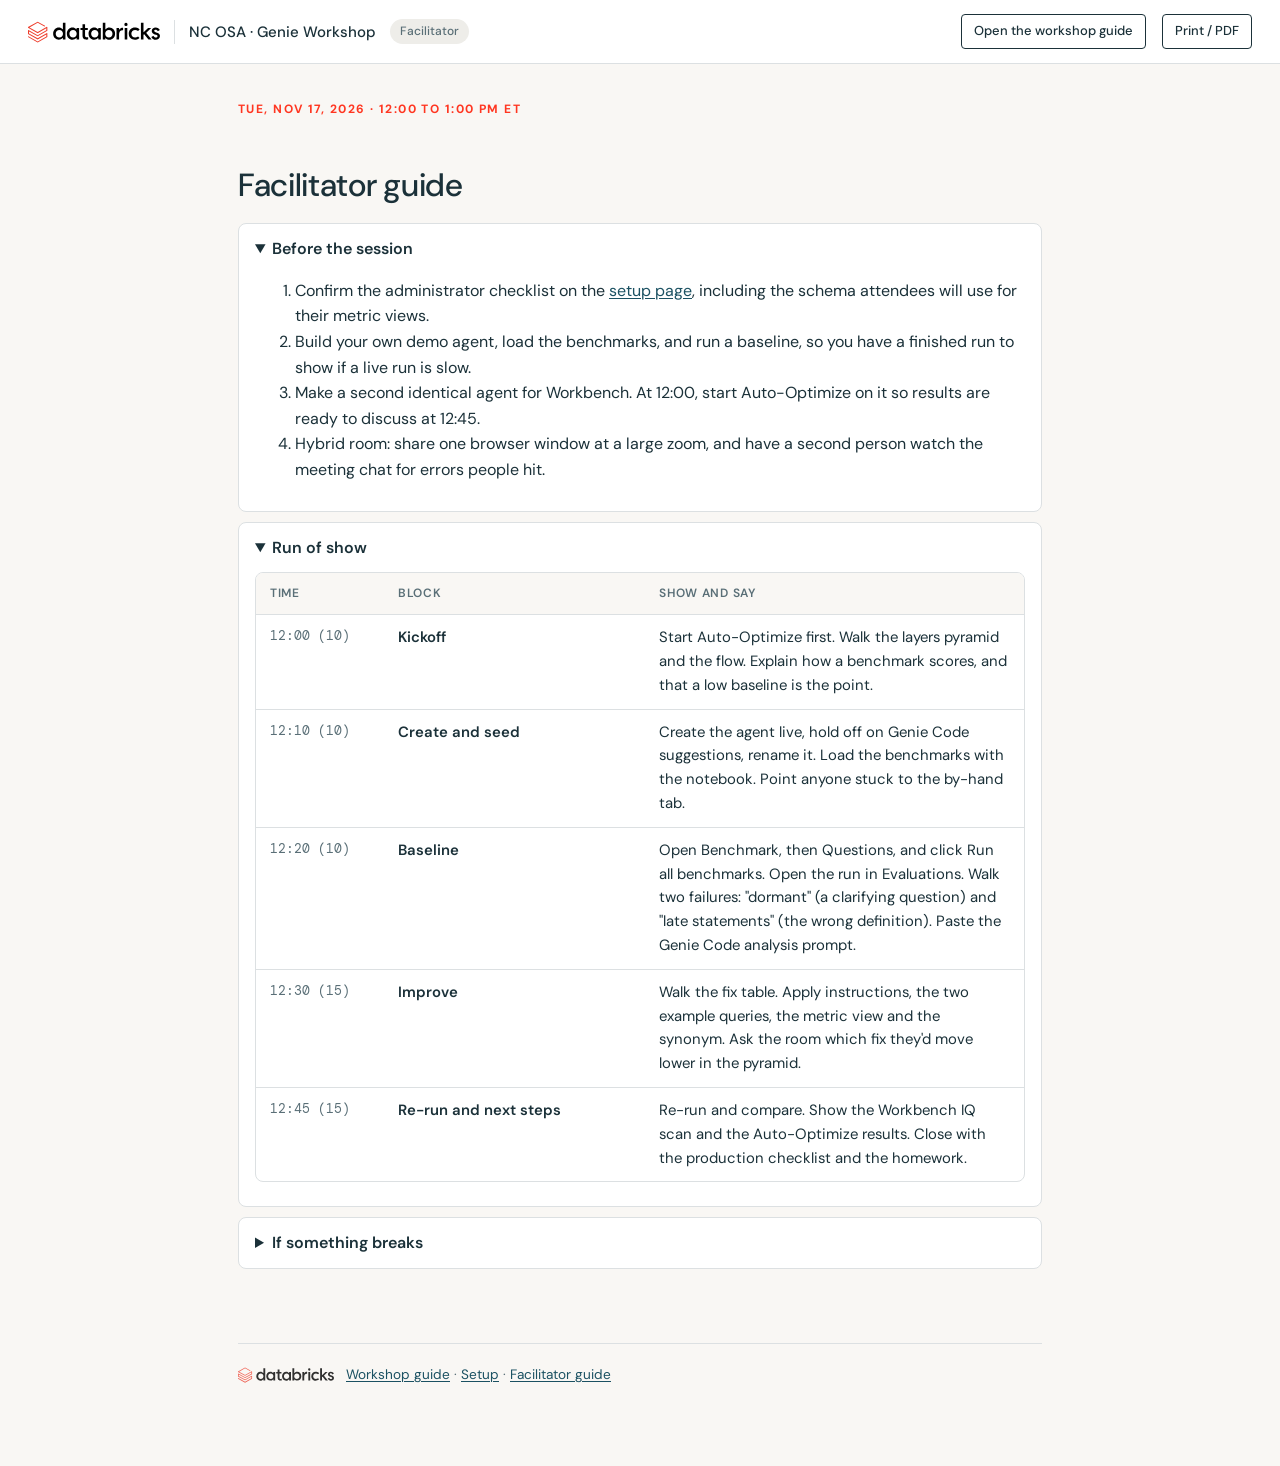
==== facilitator.html @ 6e532493 "Match benchmark steps to the Benchmark page: Questions, Run all benchmarks, Evaluations Co-authored-" ====
<!doctype html>
<html lang="en">
<head>
<meta charset="utf-8">
<meta name="viewport" content="width=device-width, initial-scale=1">
<title>Facilitator guide · NC OSA Genie Workshop for Technical Users</title>
<link rel="icon" href="databricks-logo.svg">
<link rel="preconnect" href="https://fonts.googleapis.com">
<link rel="preconnect" href="https://fonts.gstatic.com" crossorigin>
<link href="https://fonts.googleapis.com/css2?family=DM+Mono:wght@400;500&family=DM+Sans:opsz,wght@9..40,400;9..40,500;9..40,600;9..40,700&display=swap" rel="stylesheet">
<link rel="stylesheet" href="styles.css?v=2">
</head>
<body class="subpage">
<header class="topbar">
  <a class="brand" href="./" style="text-decoration:none"><img src="databricks-logo.svg" alt="Databricks"><span class="divider"></span><span class="title">NC OSA · Genie Workshop</span><span class="pill">Facilitator</span></a>
  <div class="top-actions"><a class="btn ghost sm" href="./">Open the workshop guide</a><button class="btn ghost sm" type="button" onclick="window.print()">Print / PDF</button></div>
</header>
<main class="single">
<p class="eyebrow">Tue, Nov 17, 2026 · 12:00 to 1:00 PM ET</p>
<section id="facilitator">
  <h2>Facilitator guide</h2>
  <details class="faq" open><summary>Before the session</summary>
  <ol>
    <li>Confirm the administrator checklist on the <a href="setup.html">setup page</a>, including the schema attendees will use for their metric views.</li>
    <li>Build your own demo agent, load the benchmarks, and run a baseline, so you have a finished run to show if a live run is slow.</li>
    <li>Make a second identical agent for Workbench. At 12:00, start Auto-Optimize on it so results are ready to discuss at 12:45.</li>
    <li>Hybrid room: share one browser window at a large zoom, and have a second person watch the meeting chat for errors people hit.</li>
  </ol></details>
  <details class="faq" open><summary>Run of show</summary>
  <table class="agenda">
    <thead><tr><th>Time</th><th>Block</th><th>Show and say</th></tr></thead>
    <tbody>
      <tr><td class="slot">12:00 (10)</td><td>Kickoff</td><td>Start Auto-Optimize first. Walk the layers pyramid and the flow. Explain how a benchmark scores, and that a low baseline is the point.</td></tr>
      <tr><td class="slot">12:10 (10)</td><td>Create and seed</td><td>Create the agent live, hold off on Genie Code suggestions, rename it. Load the benchmarks with the notebook. Point anyone stuck to the by-hand tab.</td></tr>
      <tr><td class="slot">12:20 (10)</td><td>Baseline</td><td>Open Benchmark, then Questions, and click Run all benchmarks. Open the run in Evaluations. Walk two failures: "dormant" (a clarifying question) and "late statements" (the wrong definition). Paste the Genie Code analysis prompt.</td></tr>
      <tr><td class="slot">12:30 (15)</td><td>Improve</td><td>Walk the fix table. Apply instructions, the two example queries, the metric view and the synonym. Ask the room which fix they'd move lower in the pyramid.</td></tr>
      <tr><td class="slot">12:45 (15)</td><td>Re-run and next steps</td><td>Re-run and compare. Show the Workbench IQ scan and the Auto-Optimize results. Close with the production checklist and the homework.</td></tr>
    </tbody>
  </table></details>
  <details class="faq"><summary>If something breaks</summary><p>If the notebook can't load benchmarks, switch the room to the by-hand tab and have people add the first five. If a metric view fails, check the schema permission and carry on with the other fixes. The before-and-after still shows.</p></details>
</section>
<footer><img src="databricks-logo.svg" alt="Databricks"><span><a href="./">Workshop guide</a> · <a href="setup.html">Setup</a> · <a href="facilitator.html">Facilitator guide</a></span></footer>
</main>
</body>
</html>
---- styles.css ----
/* Databricks brand tokens (from databricks.com): DM Sans / DM Mono, Lava, Navy, Oat. */
:root {
  --lava: #FF3621; --lava-500: #FF5F46; --lava-700: #BD2B26; --lava-100: #FFE8E5;
  --navy: #1B3139; --navy-900: #0B2026; --navy-700: #143D4A; --teal: #1B5162; --teal-300: #618794;
  --slate: #5A6F77; --slate-300: #90A5B1; --line: #DCE0E2; --line-2: #EEEDE9;
  --oat: #F9F7F4; --oat-2: #EEEDE9; --white: #fff; --green: #00A972;
  --aging: #00A972; --transit: #FF5F46; --water: #1B5162; --health: #FFAB00;
  --radius: 8px; --sidebar: 256px; --header: 64px;
  font-family: "DM Sans", system-ui, -apple-system, "Segoe UI", sans-serif;
}
* { box-sizing: border-box; }
html { scroll-behavior: smooth; scroll-padding-top: calc(var(--header) + 16px); }
body { margin: 0; color: var(--navy); background: var(--oat); line-height: 1.6; font-size: 16px; -webkit-font-smoothing: antialiased; }
a { color: var(--teal); text-underline-offset: 2px; }
a:hover { color: var(--lava); }
code, pre, .mono { font-family: "DM Mono", ui-monospace, Menlo, monospace; }
code { font-size: .86em; background: var(--oat-2); color: var(--navy); padding: .1em .4em; border-radius: 4px; }
.muted { color: var(--slate); } .small { font-size: .86em; }
strong { font-weight: 700; }

/* ---------- header ---------- */
.topbar { position: sticky; top: 0; z-index: 20; height: var(--header); display: flex; align-items: center; justify-content: space-between;
  padding: 0 28px; background: var(--white); border-bottom: 1px solid var(--line); }
.brand { display: flex; align-items: center; gap: 14px; font-weight: 500; color: var(--navy); }
.brand img { height: 22px; display: block; }
.brand .divider { width: 1px; height: 24px; background: var(--line); }
.brand .title { font-size: 15px; }
.brand .pill { font-size: 12px; font-weight: 500; color: var(--slate); background: var(--oat-2); border-radius: 999px; padding: 3px 10px; }
.progress-wrap { display: flex; align-items: center; gap: 10px; font-size: 13px; color: var(--slate); }
.progress { width: 160px; height: 6px; background: var(--oat-2); border-radius: 3px; overflow: hidden; }
#progress-bar { height: 100%; width: 0; background: var(--lava); transition: width .3s; }

/* ---------- hero band ---------- */
.hero { background: var(--navy); color: var(--white); padding: 64px 28px 56px; position: relative; overflow: hidden; }
.hero::after { content: ""; position: absolute; right: -120px; top: -120px; width: 420px; height: 420px; border-radius: 50%;
  background: radial-gradient(circle, rgba(255,54,33,.28), rgba(255,54,33,0) 70%); pointer-events: none; }
.hero-inner { max-width: 1180px; margin: 0 auto; position: relative; z-index: 1; }
.hero .eyebrow { color: var(--lava-500); }
.hero h1 { color: var(--white); font-size: 3rem; font-weight: 500; line-height: 1.1; letter-spacing: -.02em; margin: .25em 0 .4em; max-width: 820px; }
.hero .lead { color: #C9D3D7; font-size: 1.15rem; max-width: 760px; }
.hero .lead strong { color: var(--white); }
.hero .cards .card { background: var(--navy-700); border-color: #2A4B57; color: var(--white); }
.hero .cards .card h3 { color: var(--white); }
.hero .cards .card p { color: #B5C3C9; }
.hero .callout.info { background: rgba(255,255,255,.06); border-color: #2A4B57; color: #DCE4E7; }
.hero .callout.info strong { color: var(--white); }
.hero-ctas { display: flex; gap: 12px; margin: 26px 0 8px; flex-wrap: wrap; }

/* ---------- layout ---------- */
.layout { display: flex; max-width: 1240px; margin: 0 auto; }
.sidebar { position: sticky; top: var(--header); height: calc(100vh - var(--header)); width: var(--sidebar); flex: none; overflow-y: auto; padding: 28px 12px 28px 24px; }
.sidebar .nav-label { font-size: 11px; font-weight: 700; letter-spacing: .1em; text-transform: uppercase; color: var(--slate-300); margin: 0 0 10px 8px; }
.sidebar a { display: flex; align-items: center; gap: 10px; padding: 7px 10px; color: var(--slate); text-decoration: none; font-size: 14.5px;
  border-radius: 6px; border-left: 2px solid transparent; }
.sidebar a:hover { background: var(--oat-2); color: var(--navy); }
.sidebar a.active { color: var(--navy); font-weight: 600; background: var(--white); border-left-color: var(--lava); }
.sidebar .stop { width: 22px; display: inline-flex; justify-content: center; flex: none; }
.sidebar .stop::before { content: ""; width: 6px; height: 6px; border-radius: 50%; background: var(--slate-300); }
.sidebar a.active .stop::before { background: var(--lava); }
main { flex: 1; min-width: 0; max-width: 940px; padding: 12px 40px 96px; }
section { padding: 40px 0 16px; border-bottom: 1px solid var(--line); }
section:last-of-type { border-bottom: none; }
h1, h2, h3, h4 { color: var(--navy); font-weight: 500; letter-spacing: -.01em; }
h2 { font-size: 2rem; line-height: 1.2; display: flex; align-items: center; gap: 14px; margin: .2em 0 .6em; }
h3 { font-size: 1.2rem; margin: 1.8em 0 .5em; font-weight: 600; }
h4 { margin: 0 0 .5em; font-weight: 600; }
.eyebrow { text-transform: uppercase; letter-spacing: .12em; font-size: 12px; font-weight: 700; color: var(--lava); margin: 0; }
.lead { font-size: 1.1rem; color: var(--slate); }
.goal { background: var(--white); border: 1px solid var(--line); border-left: 4px solid var(--lava); padding: 12px 16px; border-radius: var(--radius); }
.time { float: right; color: var(--slate); font-size: 13px; font-weight: 500; background: var(--oat-2); padding: 1px 10px; border-radius: 999px; }

/* lab number badges (all labs share one on-brand style) */
.bullet { display: inline-flex; align-items: center; justify-content: center; width: 40px; height: 40px; border-radius: 8px;
  background: var(--navy); color: var(--white); font-weight: 600; font-size: 18px; flex: none; vertical-align: middle; }
.lab h2 .bullet { background: var(--lava); }
.bullet.sm { width: 22px; height: 22px; font-size: 12px; border-radius: 5px; }
.sidebar .bullet.sm { background: var(--oat-2); color: var(--navy); }
.sidebar a.active .bullet.sm { background: var(--lava); color: var(--white); }

/* ---------- buttons ---------- */
.btn { display: inline-flex; align-items: center; gap: 8px; font: inherit; font-weight: 500; font-size: 15px; padding: 10px 20px; border-radius: 4px;
  border: 1px solid var(--lava); background: var(--lava); color: var(--white); cursor: pointer; text-decoration: none; }
.btn:hover { background: var(--lava-700); border-color: var(--lava-700); color: var(--white); }
.btn.ghost { background: transparent; color: var(--navy); border-color: var(--navy); }
.btn.ghost:hover { background: var(--navy); color: var(--white); }
.hero .btn.ghost { color: var(--white); border-color: #8FA4AC; }
.hero .btn.ghost:hover { background: var(--white); color: var(--navy); }

/* ---------- cards ---------- */
.cards { display: grid; gap: 16px; margin: 20px 0; }
.cards.three { grid-template-columns: repeat(3, 1fr); } .cards.two { grid-template-columns: repeat(2, 1fr); }
.card { background: var(--white); border: 1px solid var(--line); border-radius: var(--radius); padding: 20px 22px; }
.card h3 { margin: 0 0 .4em; font-size: 1.08rem; font-weight: 600; }
.card p, .card ul { margin: 0; color: var(--slate); font-size: .95em; }
.card ul { padding-left: 1.1em; } .card li { margin: .3em 0; }
.card.domain { border-top: 4px solid; }
.card.aging { border-top-color: var(--aging); } .card.transit { border-top-color: var(--transit); } .card.water { border-top-color: var(--teal-300); }

/* ---------- callouts ---------- */
.callout { padding: 14px 18px; border-radius: var(--radius); margin: 18px 0; font-size: .95em; border: 1px solid; }
.callout.info { background: #EEF3F5; border-color: #CDDAE5; }
.callout.tip { background: var(--lava-100); border-color: #FFC7BF; }

/* ---------- tables ---------- */
table { width: 100%; border-collapse: separate; border-spacing: 0; background: var(--white); border: 1px solid var(--line); border-radius: var(--radius); overflow: hidden; font-size: .93em; margin: 12px 0; }
th, td { text-align: left; padding: 11px 14px; border-bottom: 1px solid var(--line); vertical-align: top; }
th { background: var(--oat); font-weight: 600; font-size: 12px; text-transform: uppercase; letter-spacing: .06em; color: var(--slate); }
tr:last-child td { border-bottom: none; }
table.agenda td:first-child { font-family: "DM Mono", monospace; color: var(--slate); width: 72px; font-size: .9em; }
table.agenda td:nth-child(2) { white-space: nowrap; font-weight: 600; }
table.agenda .bullet.sm { margin-right: 6px; }
.trap { display: inline-block; margin-top: 4px; background: var(--lava-100); color: var(--lava-700); border-radius: 4px; padding: 0 7px; font-size: .88em; font-weight: 500; }
.trap::before { content: "⚠ "; }
.schema { color: var(--slate); }

/* ---------- tabs ---------- */
.tabs { margin: 16px 0; }
.tab-buttons { display: flex; gap: 4px; border-bottom: 1px solid var(--line); }
.tab-buttons button { border: none; background: none; padding: 10px 16px; font: inherit; font-weight: 500; color: var(--slate); cursor: pointer;
  border-bottom: 2px solid transparent; margin-bottom: -1px; }
.tab-buttons button:hover { color: var(--navy); }
.tab-buttons button.active { color: var(--navy); border-bottom-color: var(--lava); }
.tab-panel { display: none; padding-top: 8px; } .tab-panel.active { display: block; }

/* ---------- steps + checklists ---------- */
.steps { padding-left: 0; list-style: none; counter-reset: step; }
.steps li { counter-increment: step; position: relative; padding: 10px 14px 10px 50px; margin: 8px 0; background: var(--white); border: 1px solid var(--line); border-radius: var(--radius); }
.steps li::before { content: counter(step); position: absolute; left: 14px; top: 11px; width: 24px; height: 24px; border-radius: 50%;
  background: var(--oat-2); color: var(--navy); font-size: 12px; font-weight: 700; display: flex; align-items: center; justify-content: center; }
.steps li:has(input:checked)::before { background: var(--green); color: var(--white); content: "✓"; }
.steps label, .checklist label { display: block; position: relative; padding-left: 26px; cursor: pointer; }
.steps input, .checklist input { position: absolute; left: 0; top: 5px; margin: 0; accent-color: var(--lava); width: 15px; height: 15px; }
.checklist label { padding: 10px 14px 10px 40px; background: var(--white); border: 1px solid var(--line); border-radius: var(--radius); margin: 8px 0; }
.checklist input { left: 14px; top: 14px; }
label:has(input:checked), label:has(input:checked) strong { color: var(--slate-300); }

/* ---------- questions ---------- */
.qgrid { display: grid; grid-template-columns: repeat(3, 1fr); gap: 16px; }
.qcol { background: var(--white); border: 1px solid var(--line); border-top: 4px solid; border-radius: var(--radius); padding: 16px; }
.qcol.aging { border-top-color: var(--aging); } .qcol.transit { border-top-color: var(--transit); } .qcol.water { border-top-color: var(--teal-300); }
.q { position: relative; margin: 8px 0; padding: 9px 60px 9px 12px; background: var(--oat); border: 1px solid var(--line-2); border-radius: 6px; font-size: .93em; }
.q .copy { position: absolute; right: 6px; top: 6px; }
.trapcard { background: var(--white); border: 1px solid var(--line); border-left: 4px solid; border-radius: var(--radius); padding: 8px 18px 12px; margin: 14px 0; }
.trapcard .q { font-weight: 600; background: var(--oat); }
.trapcard.mech { border-left-color: var(--teal); } .trapcard.def { border-left-color: var(--lava); }
.kind { display: inline-block; font-size: 11px; font-weight: 700; text-transform: uppercase; letter-spacing: .08em; padding: 2px 8px; border-radius: 4px; vertical-align: 1px; }
.kind.mech { background: #E3EDF0; color: var(--teal); } .kind.def { background: var(--lava-100); color: var(--lava-700); }
details summary { cursor: pointer; font-weight: 600; color: var(--teal); }
details summary:hover { color: var(--lava); }
details[open] summary { margin-bottom: 6px; }
[data-ans] { font-variant-numeric: tabular-nums; }

/* ---------- code ---------- */
.codeblock { position: relative; margin: 8px 0 14px; }
.codeblock pre { margin: 0; background: var(--navy-900); color: #E4ECEF; padding: 16px 18px; padding-right: 72px; border-radius: var(--radius); overflow-x: auto;
  line-height: 1.55; font-size: 13px; white-space: pre-wrap; word-break: break-word; }
.copy { font-family: "DM Sans", sans-serif; border: 1px solid var(--line); background: var(--white); color: var(--slate); font-size: 12px; font-weight: 500;
  border-radius: 4px; padding: 3px 10px; cursor: pointer; }
.copy:hover { border-color: var(--navy); color: var(--navy); }
.codeblock .copy { position: absolute; top: 10px; right: 10px; background: var(--navy-700); border-color: #2A4B57; color: #C9D3D7; }
.codeblock .copy:hover { background: var(--lava); border-color: var(--lava); color: var(--white); }
.copy.done, .codeblock .copy.done { background: var(--green); color: var(--white); border-color: var(--green); }
.curate-item { background: var(--white); border: 1px solid var(--line); border-radius: var(--radius); padding: 12px 16px; margin: 12px 0; }
.curate-item .label { font-size: 11px; text-transform: uppercase; letter-spacing: .1em; color: var(--slate); font-weight: 700; }
.curate-item .title { font-weight: 600; margin: 2px 0 6px; }
.kv { display: grid; grid-template-columns: 110px 1fr; gap: 4px 10px; font-size: .9em; margin-bottom: 6px; }
.kv div:nth-child(odd) { color: var(--slate); }

/* ---------- scorecard ---------- */
.worksheet h4 { margin-top: 1.6em; }
table.score td.cell { text-align: center; cursor: pointer; width: 150px; user-select: none; font-size: 1.1em; }
table.score td.cell:hover { background: var(--oat); }

/* ---------- byoq ---------- */
.byoq-card { background: var(--white); border: 1px solid var(--line); border-top: 4px solid var(--lava); border-radius: var(--radius); padding: 14px 18px; margin: 14px 0; }
.byoq-card .row { display: grid; grid-template-columns: 1fr 1fr; gap: 12px; }
.byoq-card label { display: block; font-size: 11px; font-weight: 700; color: var(--slate); text-transform: uppercase; letter-spacing: .08em; margin: 8px 0 4px; }
.byoq-card input, .byoq-card textarea, .byoq-card select { width: 100%; font: inherit; font-size: .93em; padding: 8px 10px; border: 1px solid var(--line); border-radius: 4px; background: var(--white); color: var(--navy); }
.byoq-card input:focus, .byoq-card textarea:focus, .byoq-card select:focus { outline: 2px solid var(--lava-100); border-color: var(--lava); }
.byoq-card textarea { min-height: 56px; resize: vertical; }
.byoq-card .head { display: flex; justify-content: space-between; align-items: center; }
.byoq-card .rm { border: none; background: none; color: var(--slate); cursor: pointer; font: inherit; font-size: .88em; }
.byoq-card .rm:hover { color: var(--lava); }
.btnrow { display: flex; gap: 10px; margin: 12px 0 22px; }

.faq { background: var(--white); border: 1px solid var(--line); border-radius: var(--radius); padding: 12px 16px; margin: 10px 0; }
.faq summary { color: var(--navy); }
.cfg-missing { color: var(--slate-300); font-style: italic; text-decoration: none; pointer-events: none; }
footer { margin-top: 48px; padding-top: 20px; border-top: 1px solid var(--line); color: var(--slate); font-size: .85em; display: flex; align-items: center; gap: 12px; }
footer img { height: 16px; opacity: .8; }

@media (max-width: 1000px) {
  .sidebar { display: none; } main { padding: 8px 20px 64px; }
  .hero { padding: 44px 20px 40px; } .hero h1 { font-size: 2.2rem; }
  .cards.three, .cards.two, .qgrid { grid-template-columns: 1fr; }
  .byoq-card .row { grid-template-columns: 1fr; }
  .brand .pill, .progress-wrap .progress { display: none; }
}
@media print {
  .topbar, .sidebar, .copy, .btnrow, .hero-ctas { display: none !important; }
  .hero { background: none; color: var(--navy); padding: 0; } .hero h1, .hero .lead, .hero .card h3, .hero .card p { color: var(--navy) !important; }
  .hero .cards .card { background: #fff; }
  .tab-panel { display: block !important; } .tab-buttons { display: none; }
  main { max-width: none; padding: 0; } section { break-inside: avoid-page; }
}
.hero .cards .card.aging { border-top-color: var(--aging); } .hero .cards .card.transit { border-top-color: var(--transit); }
.hero .cards .card.water { border-top-color: var(--teal-300); }

/* setup + build helpers */
.catalog-box { background: var(--white); border: 1px solid var(--line); border-left: 4px solid var(--lava); border-radius: var(--radius); padding: 14px 18px; margin: 16px 0; }
.catalog-box label { display: block; font-size: 11px; font-weight: 700; color: var(--slate); text-transform: uppercase; letter-spacing: .08em; margin-bottom: 6px; }
.catalog-row { display: flex; gap: 10px; }
.catalog-row input { flex: 1; max-width: 320px; font-family: "DM Mono", monospace; font-size: 15px; padding: 8px 10px; border: 1px solid var(--line); border-radius: 4px; color: var(--navy); }
.catalog-row input:focus { outline: 2px solid var(--lava-100); border-color: var(--lava); }
.catalog-row .btn { padding: 7px 16px; }
.chips code { display: inline-block; margin: 0 4px 6px 0; background: var(--white); border: 1px solid var(--line); padding: 3px 9px; }
#nb-url { word-break: break-all; }

.phase { margin: 28px 0 0; padding: 8px 12px; background: var(--navy); color: #C9D3D7; border-radius: 6px; font-size: 13px; }
.phase span { color: var(--white); font-weight: 700; text-transform: uppercase; letter-spacing: .08em; font-size: 11px; margin-right: 6px; }
.agenda tr.lab-row td { background: #FFF6F4; }
.agenda .slot { font-family: "DM Mono", monospace; color: var(--slate); white-space: nowrap; }
.when { display: inline-block; font-size: 12px; font-weight: 600; color: var(--lava-700); background: var(--lava-100); border-radius: 999px; padding: 1px 10px; margin-left: 6px; vertical-align: middle; }
table.agenda td.slot { width: 128px; font-size: .88em; }
table.agenda td:nth-child(2) { white-space: normal; width: 34%; }

/* BYOQ export */
.byoq-meta { display: grid; grid-template-columns: repeat(3, 1fr); gap: 12px; background: var(--white); border: 1px solid var(--line); border-radius: var(--radius); padding: 12px 18px 16px; margin: 14px 0; }
.byoq-meta label { display: block; font-size: 11px; font-weight: 700; color: var(--slate); text-transform: uppercase; letter-spacing: .08em; margin: 4px 0 4px; }
.byoq-meta input { width: 100%; font: inherit; font-size: .93em; padding: 8px 10px; border: 1px solid var(--line); border-radius: 4px; color: var(--navy); }
.byoq-meta input:focus { outline: 2px solid var(--lava-100); border-color: var(--lava); }
.export-box { display: flex; justify-content: space-between; align-items: center; gap: 16px; flex-wrap: wrap; background: var(--navy); color: var(--white);
  border-radius: var(--radius); padding: 16px 20px; margin: 8px 0 10px; }
.export-box p { margin: 2px 0 0; color: #B5C3C9; }
.export-btns { display: flex; gap: 10px; flex-wrap: wrap; }
.export-box .btn.ghost { color: var(--white); border-color: #8FA4AC; }
.export-box .btn.ghost:hover { background: var(--white); color: var(--navy); }
@media (max-width: 1000px) { .byoq-meta { grid-template-columns: 1fr; } }

/* 4th domain (DOHMH) */
.cards.four { grid-template-columns: repeat(4, 1fr); }
.card.health, .hero .cards .card.health { border-top-color: var(--health); }
.qcol.health { border-top-color: var(--health); }
.qgrid { grid-template-columns: repeat(2, 1fr); }
@media (max-width: 1000px) { .cards.four { grid-template-columns: 1fr; } .qgrid { grid-template-columns: 1fr; } }

/* top actions, dataset picker, feedback */
.top-actions { display: flex; align-items: center; gap: 16px; }
.btn.sm { padding: 6px 12px; font-size: 13px; }
.domain-picker { display: grid; grid-template-columns: repeat(4, 1fr); gap: 10px; margin: 12px 0 8px; }
.domain-picker button { text-align: left; font: inherit; background: var(--white); border: 1px solid var(--line); border-radius: var(--radius);
  padding: 10px 12px; cursor: pointer; color: var(--navy); }
.domain-picker button strong { display: block; font-size: 14px; }
.domain-picker button span { display: block; font-size: 12px; color: var(--slate); margin-top: 2px; }
.domain-picker button:hover { border-color: var(--navy); }
.domain-picker button.active { border: 2px solid var(--lava); background: var(--lava-100); padding: 9px 11px; }
.nb-download { margin: 6px 0; } .nb-download .btn { padding: 8px 16px; }
.feedback-box { display: flex; gap: 28px; align-items: center; background: var(--white); border: 1px solid var(--line); border-top: 4px solid var(--lava);
  border-radius: var(--radius); padding: 20px 24px; }
.feedback-box .lead { margin-top: 0; }
.qr { margin: 0; text-align: center; flex: none; }
.qr img { display: block; width: 200px; height: 200px; }
.qr figcaption { font-size: 12px; color: var(--slate); margin-top: 4px; }
@media (max-width: 1000px) { .domain-picker { grid-template-columns: 1fr 1fr; } .feedback-box { flex-direction: column; } }
@media print {
  .top-actions, .domain-picker, .nb-download, .byoq-card .rm, #byoq-add, .export-box .export-btns { display: none !important; }
  .feedback-box { break-inside: avoid; }
  a[href^="http"]:not(.btn)::after { content: " (" attr(href) ")"; font-size: .8em; color: var(--slate); }
}

/* Round 1 tags */
.q[data-qid]::before { content: attr(data-qid); display: inline-block; min-width: 28px; margin-right: 8px; padding: 0 6px; border-radius: 4px;
  background: var(--navy); color: var(--white); font-size: 11px; font-weight: 700; text-align: center; letter-spacing: .04em; vertical-align: 1px; }
.qid-chip { display: inline-block; min-width: 28px; padding: 0 6px; border-radius: 4px; background: var(--navy); color: var(--white); font-size: 11px; font-weight: 700; text-align: center; }
.raw { margin: 6px 0 8px; font-size: .92em; }
.raw span, .raw-chip { display: inline-block; font-size: 11px; font-weight: 700; text-transform: uppercase; letter-spacing: .06em; padding: 2px 8px; border-radius: 4px; margin-right: 6px; }
.raw.ok span, .raw-chip.ok { background: #E1F5EC; color: #007A52; }
.raw.bad span, .raw-chip.bad { background: var(--lava-100); color: var(--lava-700); }
.legend { display: flex; flex-wrap: wrap; gap: 8px 22px; background: var(--white); border: 1px solid var(--line); border-radius: var(--radius); padding: 10px 14px; font-size: .9em; color: var(--slate); }

/* sub-pages (setup, facilitator) */
.subpage main.single { max-width: 860px; margin: 0 auto; padding: 36px 28px 80px; }
.subpage .steps li { padding-left: 54px; }
.big-steps { list-style: none; padding: 0; counter-reset: bs; }
.big-steps li { counter-increment: bs; position: relative; background: var(--white); border: 1px solid var(--line); border-radius: var(--radius); padding: 14px 18px 14px 64px; margin: 10px 0; }
.big-steps li::before { content: counter(bs, decimal-leading-zero); position: absolute; left: 18px; top: 14px; font-family: "DM Mono", monospace; font-weight: 500; color: var(--lava); font-size: 18px; }
.big-steps li > strong:first-child { display: block; margin-bottom: 2px; }

/* BYOQ threads */
.qid-chip.own { background: var(--lava); }
.your-turn { background: var(--white); border: 1px solid var(--line); border-left: 4px solid var(--lava); border-radius: var(--radius); padding: 4px 18px 8px; margin: 22px 0; }
.your-turn h3 { margin-top: 14px; }

/* today's questions */
.tab-panel[data-qlist].active { display: grid; grid-template-columns: 1fr 1.6fr; gap: 16px; }
.qlist { background: var(--white); border: 1px solid var(--line); border-radius: var(--radius); padding: 14px 18px; }
.qlist h4 { font-size: 12px; text-transform: uppercase; letter-spacing: .08em; color: var(--slate); margin-bottom: 8px; }
.qlist ol { margin: 0; padding-left: 1.2em; } .qlist ol.ids { list-style: none; padding-left: 0; }
.qlist li { margin: 6px 0; font-size: .95em; }
@media (max-width: 1000px) { .tab-panel[data-qlist].active { grid-template-columns: 1fr; } }

/* make dataset tabs obvious */
.tab-buttons { align-items: center; }
.tab-label { font-size: 12px; font-weight: 700; text-transform: uppercase; letter-spacing: .08em; color: var(--slate); margin-right: 6px; }
.panel-banner { margin: 14px 0 0; padding: 8px 12px; background: var(--oat-2); border-radius: 6px; font-size: .9em; color: var(--slate); }
.panel-banner strong { color: var(--navy); }

/* ---------- NC OSA team colors ---------- */
:root { --fin: #00A972; --perf: #618794; --rr: #FF5F46; }
.card.fin, .hero .cards .card.fin, .qcol.fin { border-top-color: var(--fin); }
.card.perf, .hero .cards .card.perf, .qcol.perf { border-top-color: var(--perf); }
.card.rr, .hero .cards .card.rr, .qcol.rr { border-top-color: var(--rr); }
.pair td:first-child { color: var(--slate); }
.pair td:last-child { font-weight: 500; }
.card .pill { font-size: 11px; font-weight: 600; color: var(--slate); background: var(--oat-2); border-radius: 999px; padding: 2px 8px; vertical-align: middle; }
@media print { .tab-panel.print-show { display: block !important; } }

/* ---------- layers of business logic ---------- */
.layers { margin: 20px 0 24px; }
.layers .headline { color: var(--lava); font-weight: 600; margin: 0 0 14px; }
.layers .grid { display: grid; grid-template-columns: minmax(0, 1fr) minmax(0, 1fr); gap: 12px 28px; align-items: stretch; }
.layers .end { grid-column: 1; text-align: center; font-size: .86em; font-weight: 600; color: var(--slate); margin: 0; }
.layers .tier { display: flex; justify-content: center; align-items: center; }
.layers .bar { color: #fff; border-radius: 10px; padding: 10px 14px; text-align: center; line-height: 1.35; font-size: .9em; }
.layers .bar strong { display: block; font-size: 1.02em; }
.layers .bar.l1 { width: 58%; background: #F25C4A; }
.layers .bar.l2 { width: 72%; background: #F2A43A; color: var(--navy); }
.layers .bar.l3 { width: 86%; background: #2F6DAE; }
.layers .bar.l4 { width: 100%; background: #3BA776; }
.layers .note { background: var(--white); border: 1px solid var(--line); border-left: 4px solid; border-radius: 6px; padding: 10px 14px; font-size: .9em; line-height: 1.45; display: flex; align-items: center; }
.layers .note.l1 { border-left-color: #F25C4A; } .layers .note.l2 { border-left-color: #F2A43A; }
.layers .note.l3 { border-left-color: #2F6DAE; } .layers .note.l4 { border-left-color: #3BA776; }
@media (max-width: 760px) { .layers .grid { grid-template-columns: 1fr; } .layers .bar { width: 100% !important; } }
@media print { .layers .bar, .layers .note { -webkit-print-color-adjust: exact; print-color-adjust: exact; } }
.layers .note p { margin: 0; }
h3 .pill { font-size: 11px; font-weight: 600; color: var(--slate); background: var(--oat-2); border-radius: 999px; padding: 2px 8px; vertical-align: middle; letter-spacing: 0; }

/* ---------- tech workshop: settings box and SQL blocks ---------- */
.settings-box { background: var(--white); border: 1px solid var(--line); border-left: 4px solid var(--lava); border-radius: var(--radius); padding: 14px 18px; margin: 16px 0; }
.settings-box .grid3 { display: grid; grid-template-columns: repeat(3, minmax(0, 1fr)); gap: 12px; }
.settings-box label { display: block; font-size: 11px; font-weight: 700; color: var(--slate); text-transform: uppercase; letter-spacing: .08em; margin: 0 0 4px; }
.settings-box input { width: 100%; font: inherit; font-size: .93em; padding: 8px 10px; border: 1px solid var(--line); border-radius: 4px; }
.settings-box input:focus { outline: 2px solid var(--lava-100); border-color: var(--lava); }
.codeblock { position: relative; }
.codeblock pre { white-space: pre-wrap; }
.bench-item { background: var(--white); border: 1px solid var(--line); border-radius: var(--radius); padding: 10px 14px; margin: 10px 0; }
.bench-item h4 { margin: 2px 0 6px; font-size: .95em; }
@media (max-width: 760px) { .settings-box .grid3 { grid-template-columns: 1fr; } }
.steps .settings-box { margin: 10px 0 2px; }
.steps .settings-box input { position: static; display: block; width: 100%; height: auto; margin: 0; appearance: auto; -webkit-appearance: none; font: inherit; font-size: .93em; padding: 8px 10px; border: 1px solid var(--line); border-radius: 4px; background: var(--white); }
.steps .settings-box label { position: static; padding: 0; }
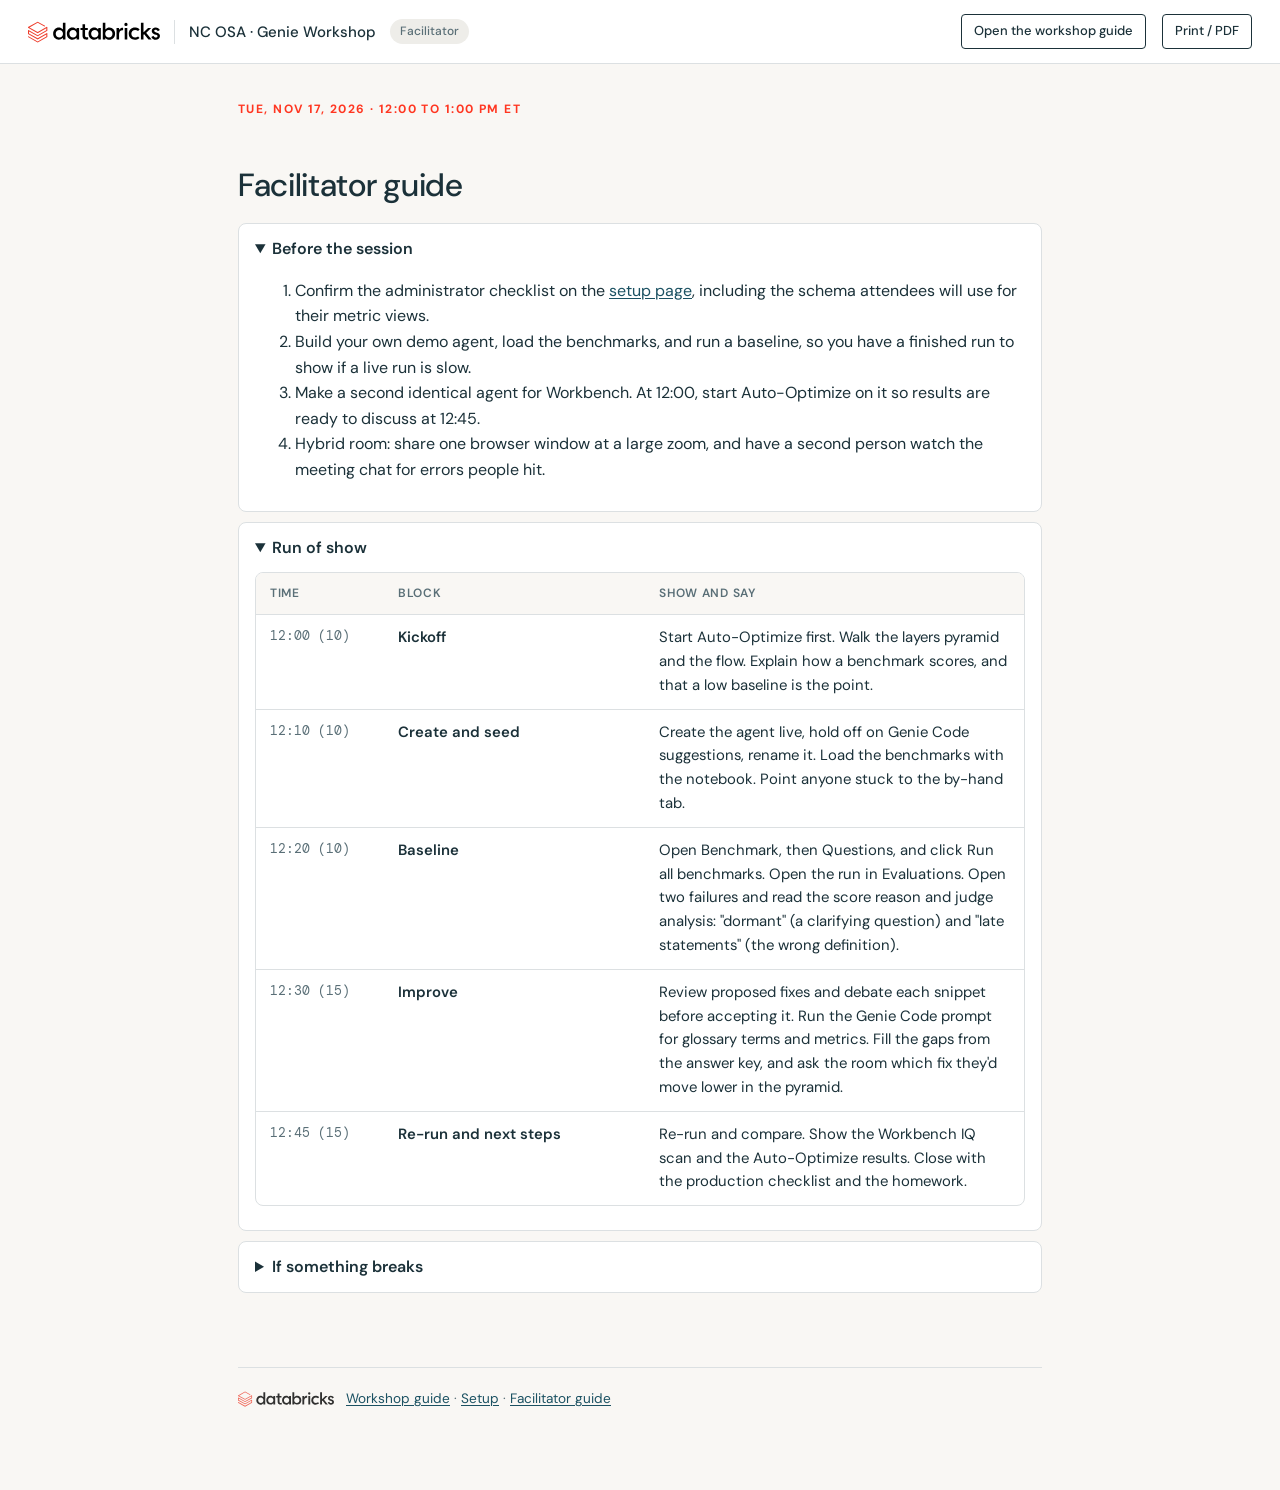
==== commit 0027f731: "Use Genie's own evaluation and proposed fixes; loader finds the agent's tables - Baseline reads Scor" ====
--- a/facilitator.html
+++ b/facilitator.html
@@ -8,7 +8,7 @@
 <link rel="preconnect" href="https://fonts.googleapis.com">
 <link rel="preconnect" href="https://fonts.gstatic.com" crossorigin>
 <link href="https://fonts.googleapis.com/css2?family=DM+Mono:wght@400;500&family=DM+Sans:opsz,wght@9..40,400;9..40,500;9..40,600;9..40,700&display=swap" rel="stylesheet">
-<link rel="stylesheet" href="styles.css?v=2">
+<link rel="stylesheet" href="styles.css?v=3">
 </head>
 <body class="subpage">
 <header class="topbar">
@@ -32,8 +32,8 @@
     <tbody>
       <tr><td class="slot">12:00 (10)</td><td>Kickoff</td><td>Start Auto-Optimize first. Walk the layers pyramid and the flow. Explain how a benchmark scores, and that a low baseline is the point.</td></tr>
       <tr><td class="slot">12:10 (10)</td><td>Create and seed</td><td>Create the agent live, hold off on Genie Code suggestions, rename it. Load the benchmarks with the notebook. Point anyone stuck to the by-hand tab.</td></tr>
-      <tr><td class="slot">12:20 (10)</td><td>Baseline</td><td>Open Benchmark, then Questions, and click Run all benchmarks. Open the run in Evaluations. Walk two failures: "dormant" (a clarifying question) and "late statements" (the wrong definition). Paste the Genie Code analysis prompt.</td></tr>
-      <tr><td class="slot">12:30 (15)</td><td>Improve</td><td>Walk the fix table. Apply instructions, the two example queries, the metric view and the synonym. Ask the room which fix they'd move lower in the pyramid.</td></tr>
+      <tr><td class="slot">12:20 (10)</td><td>Baseline</td><td>Open Benchmark, then Questions, and click Run all benchmarks. Open the run in Evaluations. Open two failures and read the score reason and judge analysis: "dormant" (a clarifying question) and "late statements" (the wrong definition).</td></tr>
+      <tr><td class="slot">12:30 (15)</td><td>Improve</td><td>Review proposed fixes and debate each snippet before accepting it. Run the Genie Code prompt for glossary terms and metrics. Fill the gaps from the answer key, and ask the room which fix they'd move lower in the pyramid.</td></tr>
       <tr><td class="slot">12:45 (15)</td><td>Re-run and next steps</td><td>Re-run and compare. Show the Workbench IQ scan and the Auto-Optimize results. Close with the production checklist and the homework.</td></tr>
     </tbody>
   </table></details>
--- a/styles.css
+++ b/styles.css
@@ -349,3 +349,4 @@
 .steps .settings-box { margin: 10px 0 2px; }
 .steps .settings-box input { position: static; display: block; width: 100%; height: auto; margin: 0; appearance: auto; -webkit-appearance: none; font: inherit; font-size: .93em; padding: 8px 10px; border: 1px solid var(--line); border-radius: 4px; background: var(--white); }
 .steps .settings-box label { position: static; padding: 0; }
+.settings-box .grid2x2 { grid-template-columns: repeat(2, minmax(0, 1fr)); }
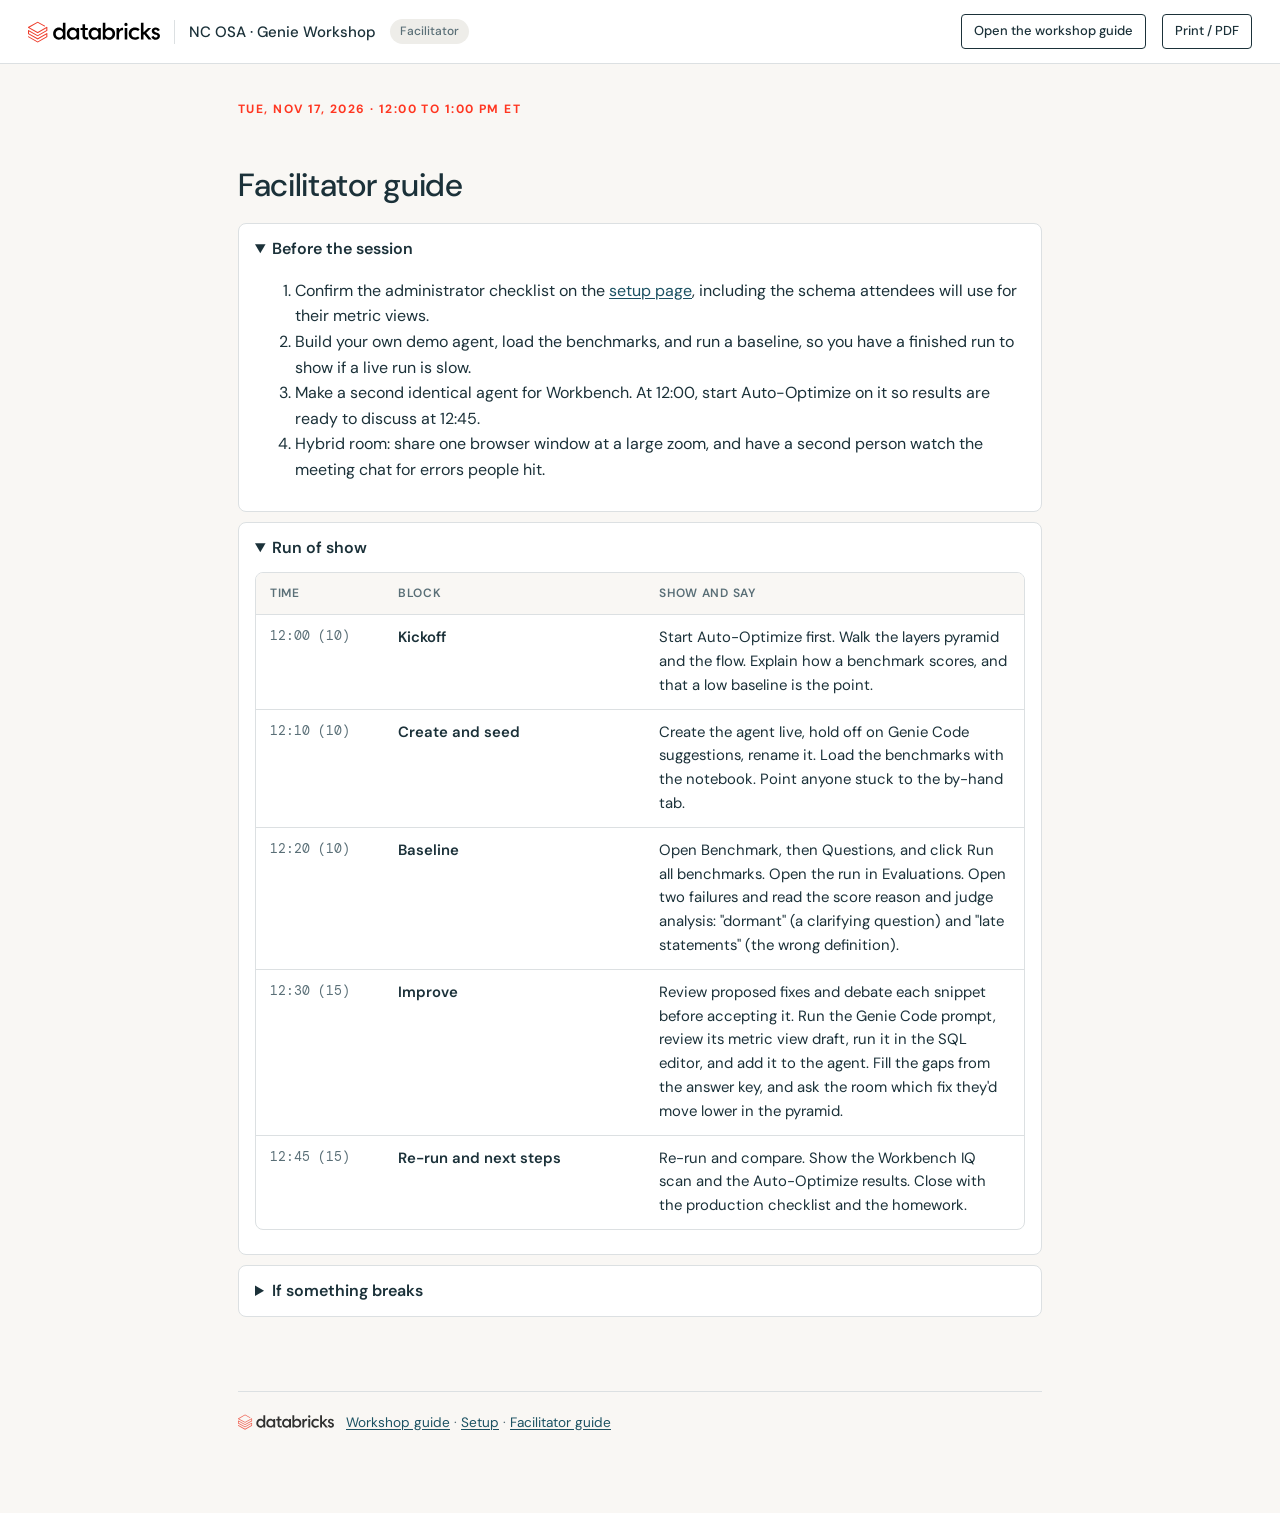
==== commit 99ea4383: "Build and attach the metric view Genie Code drafts Co-authored-by: Isaac <no-reply@databricks.com>" ====
--- a/facilitator.html
+++ b/facilitator.html
@@ -33,7 +33,7 @@
       <tr><td class="slot">12:00 (10)</td><td>Kickoff</td><td>Start Auto-Optimize first. Walk the layers pyramid and the flow. Explain how a benchmark scores, and that a low baseline is the point.</td></tr>
       <tr><td class="slot">12:10 (10)</td><td>Create and seed</td><td>Create the agent live, hold off on Genie Code suggestions, rename it. Load the benchmarks with the notebook. Point anyone stuck to the by-hand tab.</td></tr>
       <tr><td class="slot">12:20 (10)</td><td>Baseline</td><td>Open Benchmark, then Questions, and click Run all benchmarks. Open the run in Evaluations. Open two failures and read the score reason and judge analysis: "dormant" (a clarifying question) and "late statements" (the wrong definition).</td></tr>
-      <tr><td class="slot">12:30 (15)</td><td>Improve</td><td>Review proposed fixes and debate each snippet before accepting it. Run the Genie Code prompt for glossary terms and metrics. Fill the gaps from the answer key, and ask the room which fix they'd move lower in the pyramid.</td></tr>
+      <tr><td class="slot">12:30 (15)</td><td>Improve</td><td>Review proposed fixes and debate each snippet before accepting it. Run the Genie Code prompt, review its metric view draft, run it in the SQL editor, and add it to the agent. Fill the gaps from the answer key, and ask the room which fix they'd move lower in the pyramid.</td></tr>
       <tr><td class="slot">12:45 (15)</td><td>Re-run and next steps</td><td>Re-run and compare. Show the Workbench IQ scan and the Auto-Optimize results. Close with the production checklist and the homework.</td></tr>
     </tbody>
   </table></details>
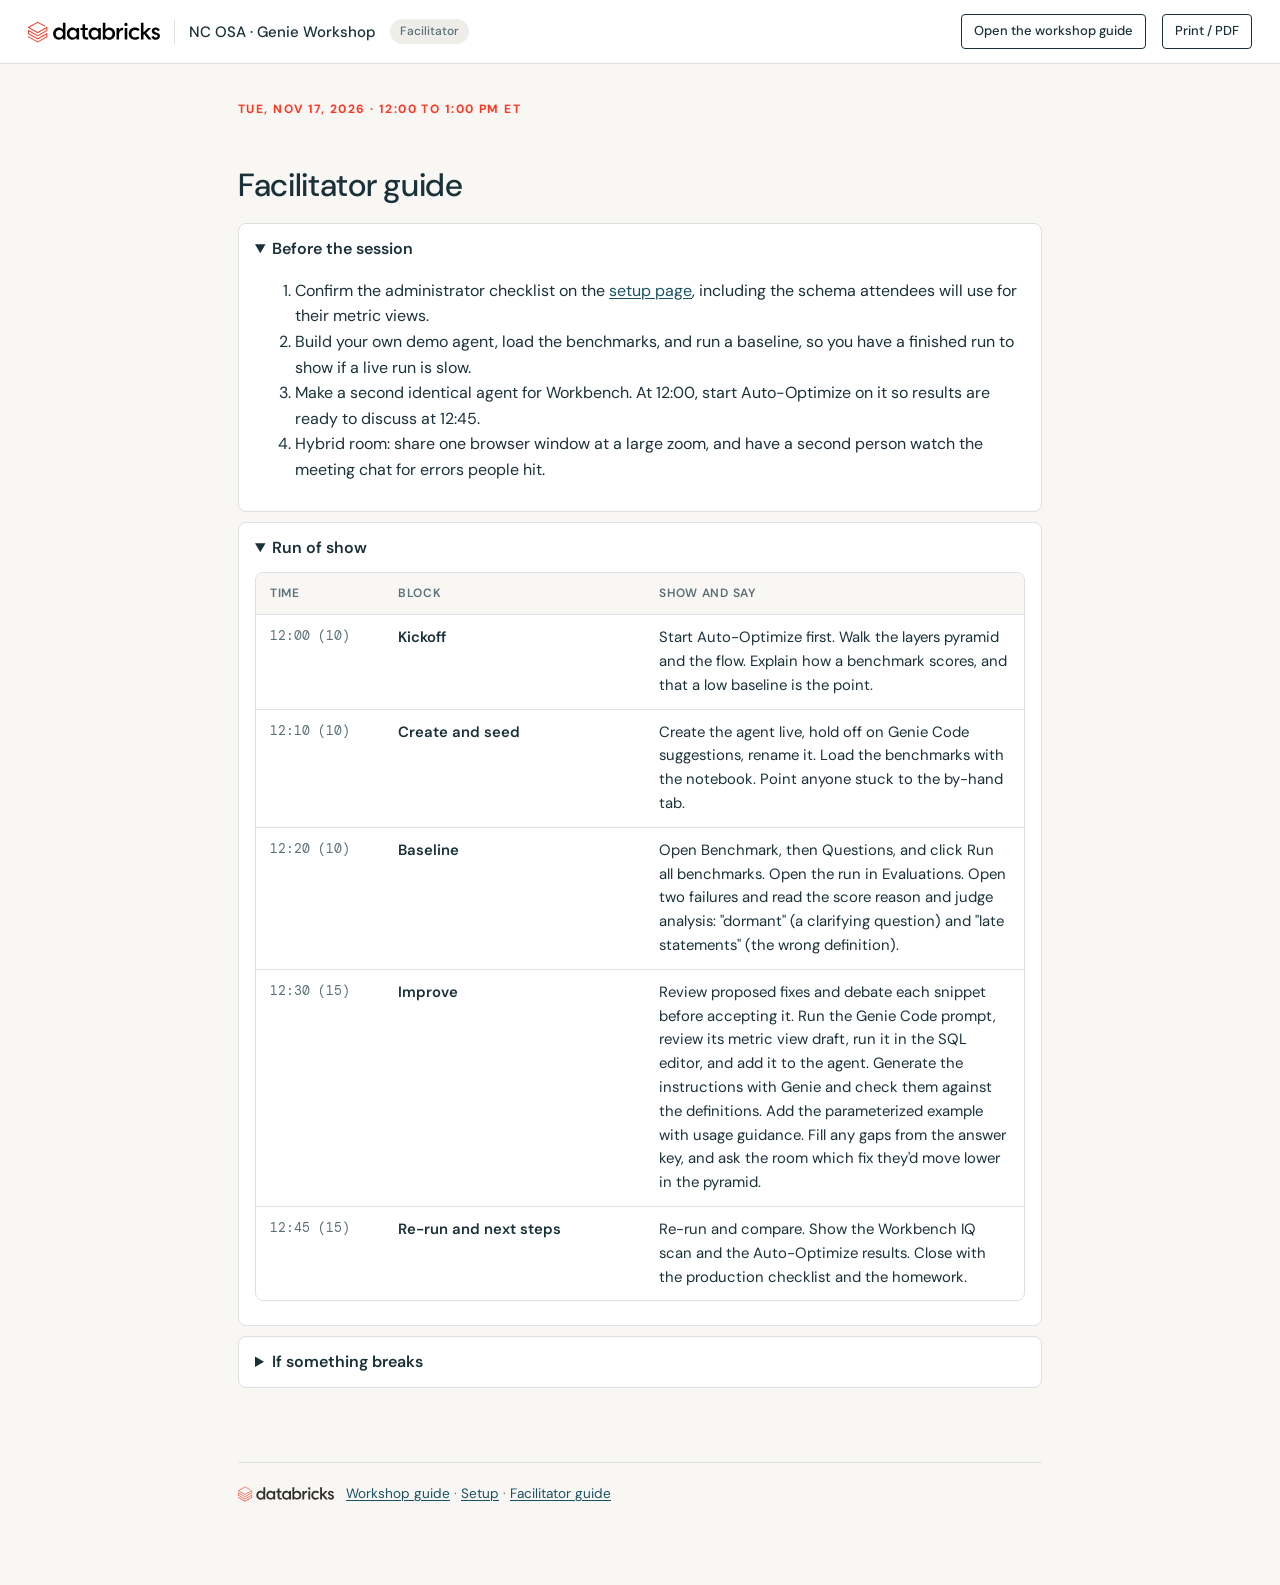
==== commit c534ab0b: "Generate instructions with Genie; add parameters and usage guidance to examples - Configure tab is I" ====
--- a/facilitator.html
+++ b/facilitator.html
@@ -33,7 +33,7 @@
       <tr><td class="slot">12:00 (10)</td><td>Kickoff</td><td>Start Auto-Optimize first. Walk the layers pyramid and the flow. Explain how a benchmark scores, and that a low baseline is the point.</td></tr>
       <tr><td class="slot">12:10 (10)</td><td>Create and seed</td><td>Create the agent live, hold off on Genie Code suggestions, rename it. Load the benchmarks with the notebook. Point anyone stuck to the by-hand tab.</td></tr>
       <tr><td class="slot">12:20 (10)</td><td>Baseline</td><td>Open Benchmark, then Questions, and click Run all benchmarks. Open the run in Evaluations. Open two failures and read the score reason and judge analysis: "dormant" (a clarifying question) and "late statements" (the wrong definition).</td></tr>
-      <tr><td class="slot">12:30 (15)</td><td>Improve</td><td>Review proposed fixes and debate each snippet before accepting it. Run the Genie Code prompt, review its metric view draft, run it in the SQL editor, and add it to the agent. Fill the gaps from the answer key, and ask the room which fix they'd move lower in the pyramid.</td></tr>
+      <tr><td class="slot">12:30 (15)</td><td>Improve</td><td>Review proposed fixes and debate each snippet before accepting it. Run the Genie Code prompt, review its metric view draft, run it in the SQL editor, and add it to the agent. Generate the instructions with Genie and check them against the definitions. Add the parameterized example with usage guidance. Fill any gaps from the answer key, and ask the room which fix they'd move lower in the pyramid.</td></tr>
       <tr><td class="slot">12:45 (15)</td><td>Re-run and next steps</td><td>Re-run and compare. Show the Workbench IQ scan and the Auto-Optimize results. Close with the production checklist and the homework.</td></tr>
     </tbody>
   </table></details>
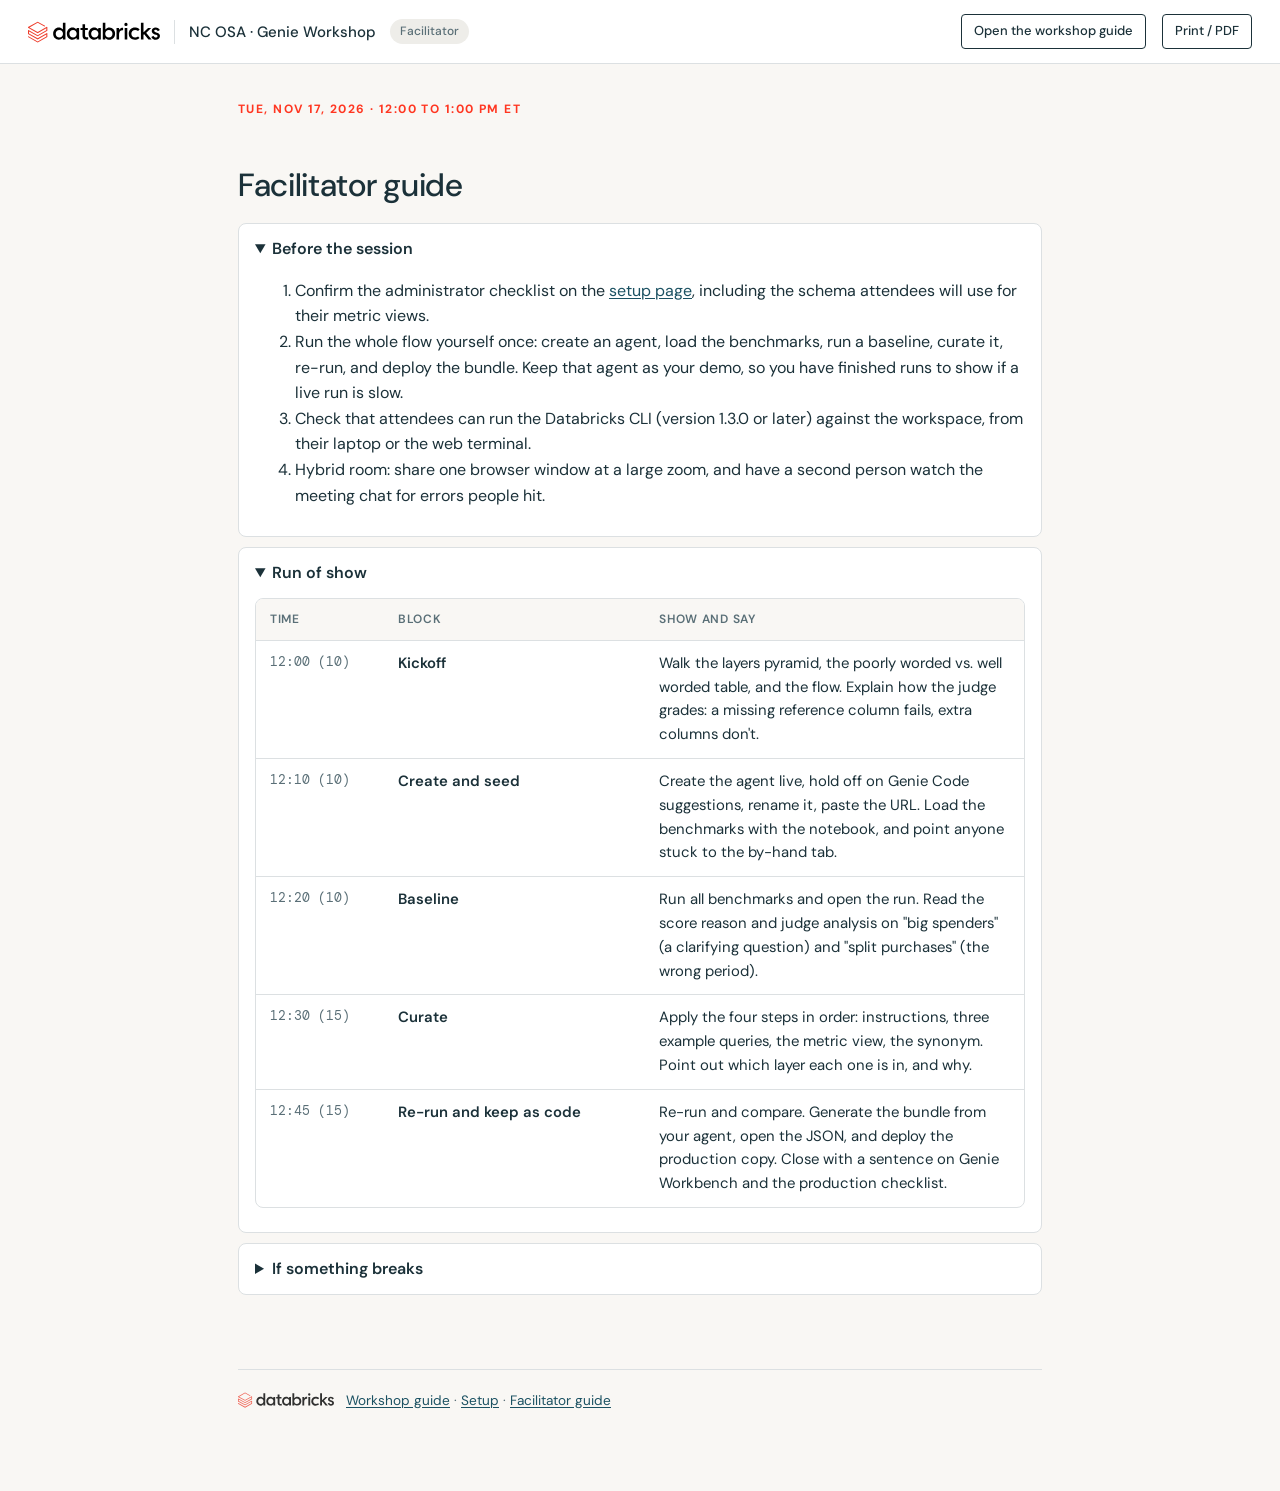
==== commit a639a381: "Flow: create, benchmark, curate, re-run, keep as code - Benchmark references return only needed colu" ====
--- a/facilitator.html
+++ b/facilitator.html
@@ -22,22 +22,22 @@
   <details class="faq" open><summary>Before the session</summary>
   <ol>
     <li>Confirm the administrator checklist on the <a href="setup.html">setup page</a>, including the schema attendees will use for their metric views.</li>
-    <li>Build your own demo agent, load the benchmarks, and run a baseline, so you have a finished run to show if a live run is slow.</li>
-    <li>Make a second identical agent for Workbench. At 12:00, start Auto-Optimize on it so results are ready to discuss at 12:45.</li>
+    <li>Run the whole flow yourself once: create an agent, load the benchmarks, run a baseline, curate it, re-run, and deploy the bundle. Keep that agent as your demo, so you have finished runs to show if a live run is slow.</li>
+    <li>Check that attendees can run the Databricks CLI (version 1.3.0 or later) against the workspace, from their laptop or the web terminal.</li>
     <li>Hybrid room: share one browser window at a large zoom, and have a second person watch the meeting chat for errors people hit.</li>
   </ol></details>
   <details class="faq" open><summary>Run of show</summary>
   <table class="agenda">
     <thead><tr><th>Time</th><th>Block</th><th>Show and say</th></tr></thead>
     <tbody>
-      <tr><td class="slot">12:00 (10)</td><td>Kickoff</td><td>Start Auto-Optimize first. Walk the layers pyramid and the flow. Explain how a benchmark scores, and that a low baseline is the point.</td></tr>
-      <tr><td class="slot">12:10 (10)</td><td>Create and seed</td><td>Create the agent live, hold off on Genie Code suggestions, rename it. Load the benchmarks with the notebook. Point anyone stuck to the by-hand tab.</td></tr>
-      <tr><td class="slot">12:20 (10)</td><td>Baseline</td><td>Open Benchmark, then Questions, and click Run all benchmarks. Open the run in Evaluations. Open two failures and read the score reason and judge analysis: "dormant" (a clarifying question) and "late statements" (the wrong definition).</td></tr>
-      <tr><td class="slot">12:30 (15)</td><td>Improve</td><td>Review proposed fixes and debate each snippet before accepting it. Run the Genie Code prompt, review its metric view draft, run it in the SQL editor, and add it to the agent. Generate the instructions with Genie and check them against the definitions. Add the parameterized example with usage guidance. Fill any gaps from the answer key, and ask the room which fix they'd move lower in the pyramid.</td></tr>
-      <tr><td class="slot">12:45 (15)</td><td>Re-run and next steps</td><td>Re-run and compare. Show the Workbench IQ scan and the Auto-Optimize results. Close with the production checklist and the homework.</td></tr>
+      <tr><td class="slot">12:00 (10)</td><td>Kickoff</td><td>Walk the layers pyramid, the poorly worded vs. well worded table, and the flow. Explain how the judge grades: a missing reference column fails, extra columns don't.</td></tr>
+      <tr><td class="slot">12:10 (10)</td><td>Create and seed</td><td>Create the agent live, hold off on Genie Code suggestions, rename it, paste the URL. Load the benchmarks with the notebook, and point anyone stuck to the by-hand tab.</td></tr>
+      <tr><td class="slot">12:20 (10)</td><td>Baseline</td><td>Run all benchmarks and open the run. Read the score reason and judge analysis on "big spenders" (a clarifying question) and "split purchases" (the wrong period).</td></tr>
+      <tr><td class="slot">12:30 (15)</td><td>Curate</td><td>Apply the four steps in order: instructions, three example queries, the metric view, the synonym. Point out which layer each one is in, and why.</td></tr>
+      <tr><td class="slot">12:45 (15)</td><td>Re-run and keep as code</td><td>Re-run and compare. Generate the bundle from your agent, open the JSON, and deploy the production copy. Close with a sentence on Genie Workbench and the production checklist.</td></tr>
     </tbody>
   </table></details>
-  <details class="faq"><summary>If something breaks</summary><p>If the notebook can't load benchmarks, switch the room to the by-hand tab and have people add the first five. If a metric view fails, check the schema permission and carry on with the other fixes. The before-and-after still shows.</p></details>
+  <details class="faq"><summary>If something breaks</summary><p>If the notebook can't load benchmarks, switch the room to the by-hand tab and have people add the first five. If a metric view fails, check the schema permission and carry on with the other fixes. If the CLI isn't available, deploy the bundle from your screen.</p></details>
 </section>
 <footer><img src="databricks-logo.svg" alt="Databricks"><span><a href="./">Workshop guide</a> · <a href="setup.html">Setup</a> · <a href="facilitator.html">Facilitator guide</a></span></footer>
 </main>
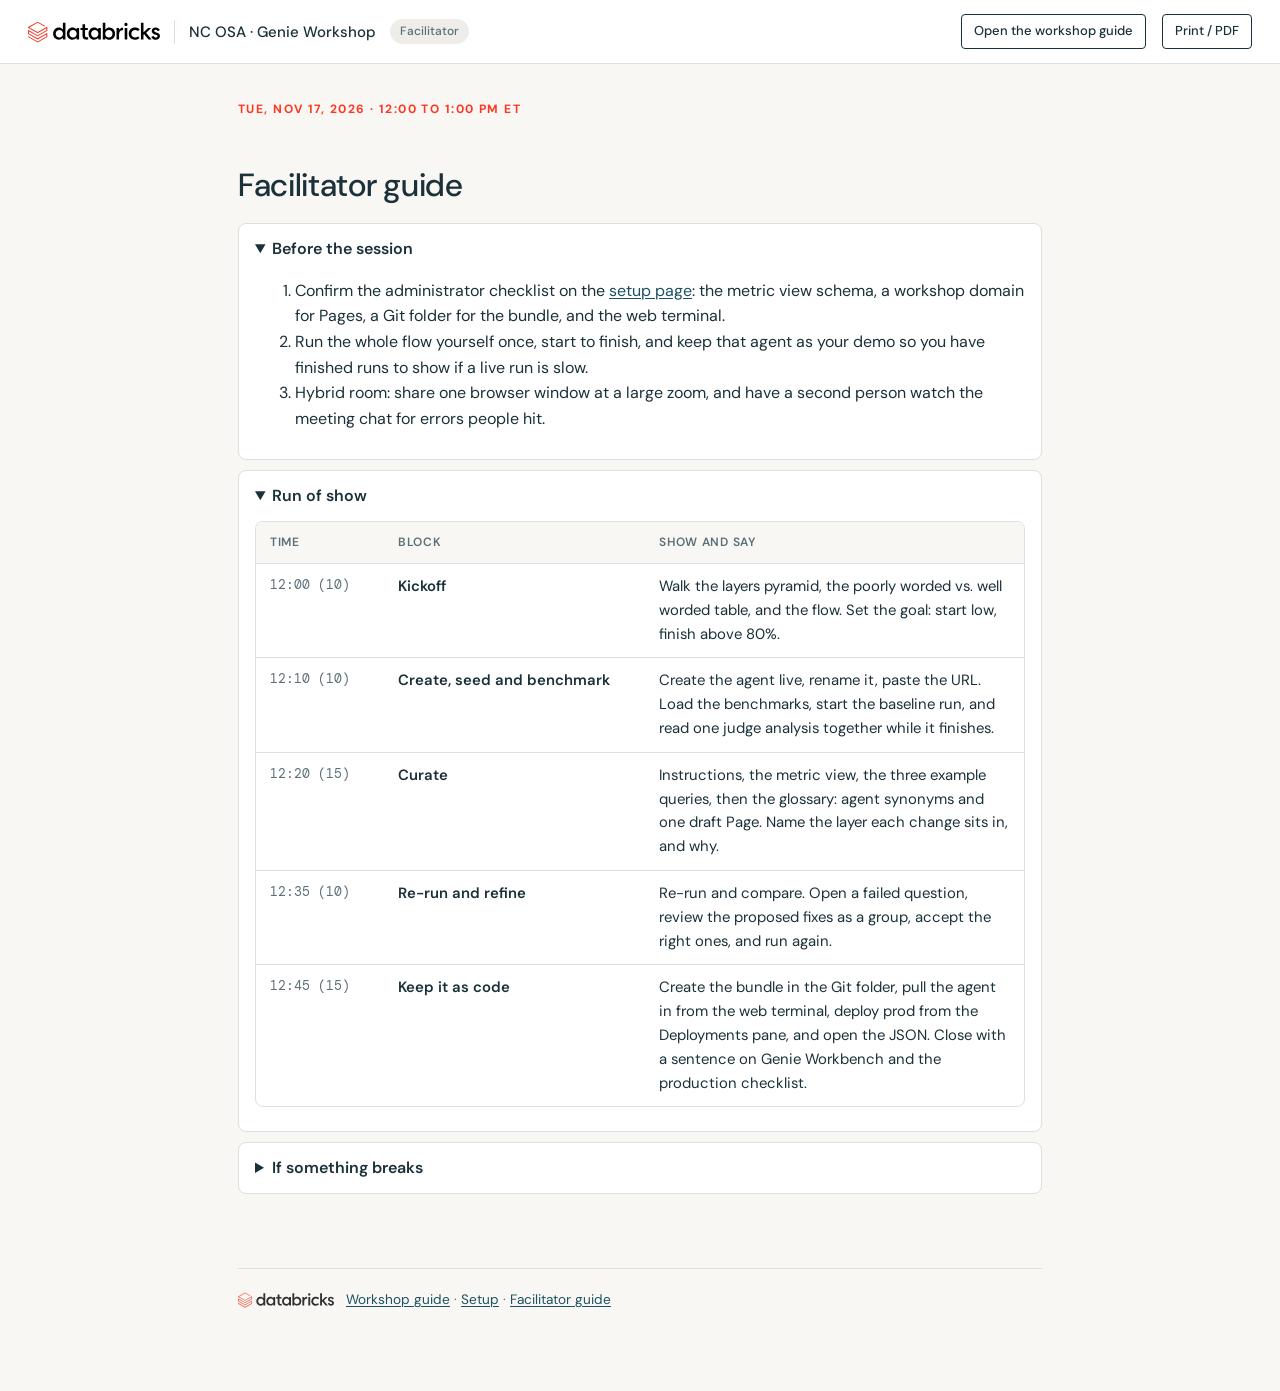
==== commit f3785d06: "Match the tested flow: create, benchmark, curate, refine, keep as code - Merge create, seed and base" ====
--- a/facilitator.html
+++ b/facilitator.html
@@ -21,23 +21,22 @@
   <h2>Facilitator guide</h2>
   <details class="faq" open><summary>Before the session</summary>
   <ol>
-    <li>Confirm the administrator checklist on the <a href="setup.html">setup page</a>, including the schema attendees will use for their metric views.</li>
-    <li>Run the whole flow yourself once: create an agent, load the benchmarks, run a baseline, curate it, re-run, and deploy the bundle. Keep that agent as your demo, so you have finished runs to show if a live run is slow.</li>
-    <li>Check that attendees can run the Databricks CLI (version 1.3.0 or later) against the workspace, from their laptop or the web terminal.</li>
+    <li>Confirm the administrator checklist on the <a href="setup.html">setup page</a>: the metric view schema, a workshop domain for Pages, a Git folder for the bundle, and the web terminal.</li>
+    <li>Run the whole flow yourself once, start to finish, and keep that agent as your demo so you have finished runs to show if a live run is slow.</li>
     <li>Hybrid room: share one browser window at a large zoom, and have a second person watch the meeting chat for errors people hit.</li>
   </ol></details>
   <details class="faq" open><summary>Run of show</summary>
   <table class="agenda">
     <thead><tr><th>Time</th><th>Block</th><th>Show and say</th></tr></thead>
     <tbody>
-      <tr><td class="slot">12:00 (10)</td><td>Kickoff</td><td>Walk the layers pyramid, the poorly worded vs. well worded table, and the flow. Explain how the judge grades: a missing reference column fails, extra columns don't.</td></tr>
-      <tr><td class="slot">12:10 (10)</td><td>Create and seed</td><td>Create the agent live, hold off on Genie Code suggestions, rename it, paste the URL. Load the benchmarks with the notebook, and point anyone stuck to the by-hand tab.</td></tr>
-      <tr><td class="slot">12:20 (10)</td><td>Baseline</td><td>Run all benchmarks and open the run. Read the score reason and judge analysis on "big spenders" (a clarifying question) and "split purchases" (the wrong period).</td></tr>
-      <tr><td class="slot">12:30 (15)</td><td>Curate</td><td>Apply the four steps in order: instructions, three example queries, the metric view, the synonym. Point out which layer each one is in, and why.</td></tr>
-      <tr><td class="slot">12:45 (15)</td><td>Re-run and keep as code</td><td>Re-run and compare. Generate the bundle from your agent, open the JSON, and deploy the production copy. Close with a sentence on Genie Workbench and the production checklist.</td></tr>
+      <tr><td class="slot">12:00 (10)</td><td>Kickoff</td><td>Walk the layers pyramid, the poorly worded vs. well worded table, and the flow. Set the goal: start low, finish above 80%.</td></tr>
+      <tr><td class="slot">12:10 (10)</td><td>Create, seed and benchmark</td><td>Create the agent live, rename it, paste the URL. Load the benchmarks, start the baseline run, and read one judge analysis together while it finishes.</td></tr>
+      <tr><td class="slot">12:20 (15)</td><td>Curate</td><td>Instructions, the metric view, the three example queries, then the glossary: agent synonyms and one draft Page. Name the layer each change sits in, and why.</td></tr>
+      <tr><td class="slot">12:35 (10)</td><td>Re-run and refine</td><td>Re-run and compare. Open a failed question, review the proposed fixes as a group, accept the right ones, and run again.</td></tr>
+      <tr><td class="slot">12:45 (15)</td><td>Keep it as code</td><td>Create the bundle in the Git folder, pull the agent in from the web terminal, deploy prod from the Deployments pane, and open the JSON. Close with a sentence on Genie Workbench and the production checklist.</td></tr>
     </tbody>
   </table></details>
-  <details class="faq"><summary>If something breaks</summary><p>If the notebook can't load benchmarks, switch the room to the by-hand tab and have people add the first five. If a metric view fails, check the schema permission and carry on with the other fixes. If the CLI isn't available, deploy the bundle from your screen.</p></details>
+  <details class="faq"><summary>If something breaks</summary><p>If the notebook can't load benchmarks, switch the room to the by-hand tab and have people add the first five. If a metric view fails, check the schema permission and carry on with the other fixes. If the web terminal or Git folder isn't set up, show the bundle from your screen.</p></details>
 </section>
 <footer><img src="databricks-logo.svg" alt="Databricks"><span><a href="./">Workshop guide</a> · <a href="setup.html">Setup</a> · <a href="facilitator.html">Facilitator guide</a></span></footer>
 </main>
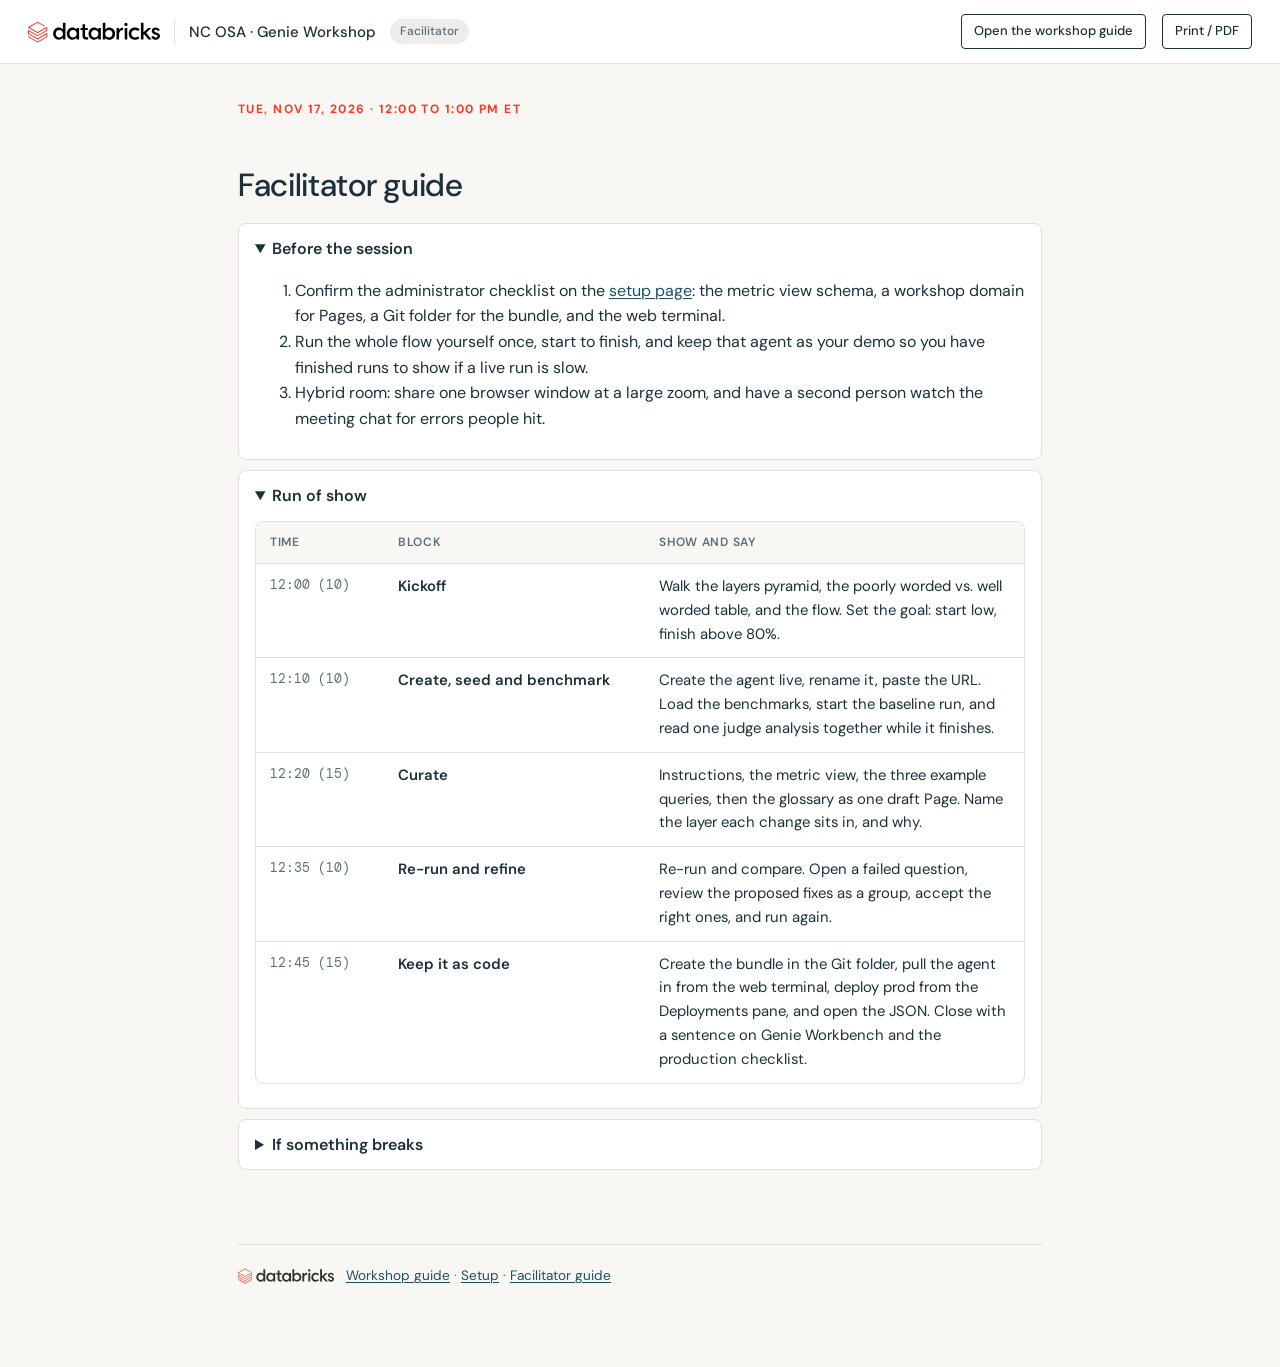
==== commit a9ee4a4e: "One comprehensive glossary Page; agent synonyms become an option Co-authored-by: Isaac <no-reply@dat" ====
--- a/facilitator.html
+++ b/facilitator.html
@@ -31,7 +31,7 @@
     <tbody>
       <tr><td class="slot">12:00 (10)</td><td>Kickoff</td><td>Walk the layers pyramid, the poorly worded vs. well worded table, and the flow. Set the goal: start low, finish above 80%.</td></tr>
       <tr><td class="slot">12:10 (10)</td><td>Create, seed and benchmark</td><td>Create the agent live, rename it, paste the URL. Load the benchmarks, start the baseline run, and read one judge analysis together while it finishes.</td></tr>
-      <tr><td class="slot">12:20 (15)</td><td>Curate</td><td>Instructions, the metric view, the three example queries, then the glossary: agent synonyms and one draft Page. Name the layer each change sits in, and why.</td></tr>
+      <tr><td class="slot">12:20 (15)</td><td>Curate</td><td>Instructions, the metric view, the three example queries, then the glossary as one draft Page. Name the layer each change sits in, and why.</td></tr>
       <tr><td class="slot">12:35 (10)</td><td>Re-run and refine</td><td>Re-run and compare. Open a failed question, review the proposed fixes as a group, accept the right ones, and run again.</td></tr>
       <tr><td class="slot">12:45 (15)</td><td>Keep it as code</td><td>Create the bundle in the Git folder, pull the agent in from the web terminal, deploy prod from the Deployments pane, and open the JSON. Close with a sentence on Genie Workbench and the production checklist.</td></tr>
     </tbody>
